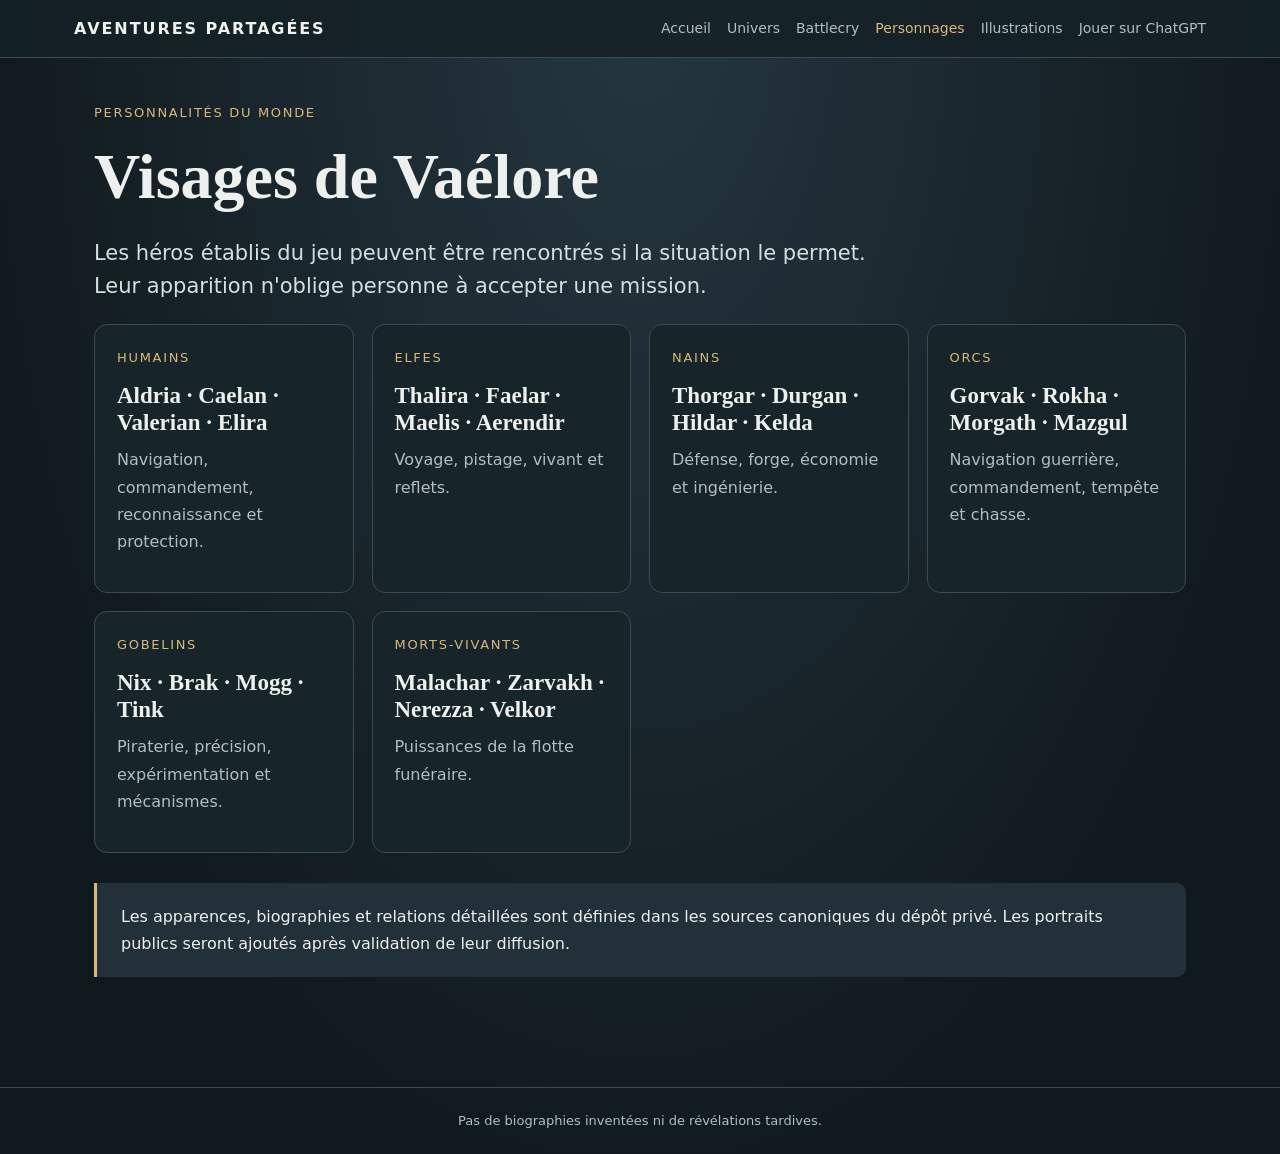
==== heroes.html @ 42dd50c0 "Ajouter portail statique et catalogue d'illustrations publiques" ====
<!doctype html><html lang="fr"><head><meta charset="utf-8"><meta name="viewport" content="width=device-width,initial-scale=1"><title>Personnages — Battlecry</title><link rel="stylesheet" href="assets/css/site.css"></head><body><header><nav><a class="brand" href="./">AVENTURES PARTAGÉES</a><div class="links"><a href="./">Accueil</a><a href="univers.html">Univers</a><a href="lore.html">Battlecry</a><a href="heroes.html" aria-current="page">Personnages</a><a href="gallery.html">Illustrations</a><a href="guide.html">Jouer sur ChatGPT</a></div></nav></header><main><div class="eyebrow">Personnalités du monde</div><h1>Visages de Vaélore</h1><p class="lead">Les héros établis du jeu peuvent être rencontrés si la situation le permet. Leur apparition n'oblige personne à accepter une mission.</p><div class="grid"><article class="card"><div class="tag">Humains</div><h3>Aldria · Caelan · Valerian · Elira</h3><p>Navigation, commandement, reconnaissance et protection.</p></article><article class="card"><div class="tag">Elfes</div><h3>Thalira · Faelar · Maelis · Aerendir</h3><p>Voyage, pistage, vivant et reflets.</p></article><article class="card"><div class="tag">Nains</div><h3>Thorgar · Durgan · Hildar · Kelda</h3><p>Défense, forge, économie et ingénierie.</p></article><article class="card"><div class="tag">Orcs</div><h3>Gorvak · Rokha · Morgath · Mazgul</h3><p>Navigation guerrière, commandement, tempête et chasse.</p></article><article class="card"><div class="tag">Gobelins</div><h3>Nix · Brak · Mogg · Tink</h3><p>Piraterie, précision, expérimentation et mécanismes.</p></article><article class="card"><div class="tag">Morts-vivants</div><h3>Malachar · Zarvakh · Nerezza · Velkor</h3><p>Puissances de la flotte funéraire.</p></article></div><div class="notice">Les apparences, biographies et relations détaillées sont définies dans les sources canoniques du dépôt privé. Les portraits publics seront ajoutés après validation de leur diffusion.</div></main><footer>Pas de biographies inventées ni de révélations tardives.</footer></body></html>
---- assets/css/site.css ----
:root{color-scheme:dark;--bg:#10191d;--paper:#17242a;--paper2:#213039;--text:#edf0ec;--muted:#afc0c3;--accent:#d8b87d;--line:#3c4b50}*{box-sizing:border-box}body{margin:0;background:radial-gradient(ellipse at top,#253640,var(--bg) 680px);color:var(--text);font:16px/1.7 system-ui,-apple-system,Segoe UI,sans-serif}a{color:var(--accent)}header{border-bottom:1px solid var(--line);background:#142126dd}nav{max-width:1180px;margin:auto;padding:15px 24px;display:flex;align-items:center;justify-content:space-between;gap:18px;flex-wrap:wrap}.brand{font-weight:800;letter-spacing:.12em;text-decoration:none;color:var(--text)}.links{display:flex;gap:16px;flex-wrap:wrap;font-size:14px}.links a{text-decoration:none;color:var(--muted)}.links a[aria-current],.links a:hover{color:var(--accent)}main{max-width:1140px;margin:0 auto;padding:44px 24px 80px}h1,h2,h3{font-family:Georgia,serif;font-weight:600;line-height:1.18}h1{font-size:clamp(35px,5vw,65px);margin:15px 0 22px}h2{font-size:clamp(26px,3vw,34px);margin:45px 0 12px}h3{font-size:23px;margin:13px 0 10px}p{margin:8px 0 15px}.eyebrow,.tag,.pill{font-size:13px;text-transform:uppercase;letter-spacing:.13em;color:var(--accent)}.lead{color:#d4dfe0;font-size:clamp(18px,2vw,21px);max-width:810px;line-height:1.6}.muted,.small{color:var(--muted)}.small{font-size:14px}.hero{padding:45px 0 25px}.button{display:inline-block;background:var(--accent);color:#192228;text-decoration:none;font-weight:700;border-radius:7px;padding:10px 18px;margin-right:12px;margin-bottom:12px}.button.outline{color:var(--accent);border:1px solid var(--accent);background:transparent}.grid{display:grid;grid-template-columns:repeat(auto-fit,minmax(250px,1fr));gap:18px;margin:20px 0 28px}.card{border:1px solid var(--line);background:var(--paper);border-radius:13px;padding:22px;min-width:0}.card p{color:var(--muted)}.notice{background:var(--paper2);border-left:3px solid var(--accent);padding:20px 24px;border-radius:0 9px 9px 0;margin:30px 0}.intro{max-width:930px}.toolbar{display:flex;flex-wrap:wrap;gap:12px;margin:18px 0}.toolbar input,.toolbar select{color:var(--text);background:var(--paper);border:1px solid var(--line);border-radius:7px;padding:12px;min-height:43px;flex:1;min-width:150px}.thumb{aspect-ratio:16/9;border-radius:8px;background:linear-gradient(145deg,#233a43,#34424c);display:flex;align-items:center;justify-content:center;text-align:center;color:var(--muted);margin-bottom:18px;overflow:hidden}.thumb img{width:100%;height:100%;object-fit:cover}.flow{display:grid;grid-template-columns:repeat(auto-fit,minmax(270px,1fr));gap:16px;margin-top:28px}.empty{color:var(--muted);padding:24px}footer{text-align:center;color:var(--muted);border-top:1px solid var(--line);padding:22px;font-size:13px}@media(max-width:600px){main{padding:30px 18px 55px}nav{padding:14px 18px}.links{gap:10px;font-size:12px}.card{padding:17px}}
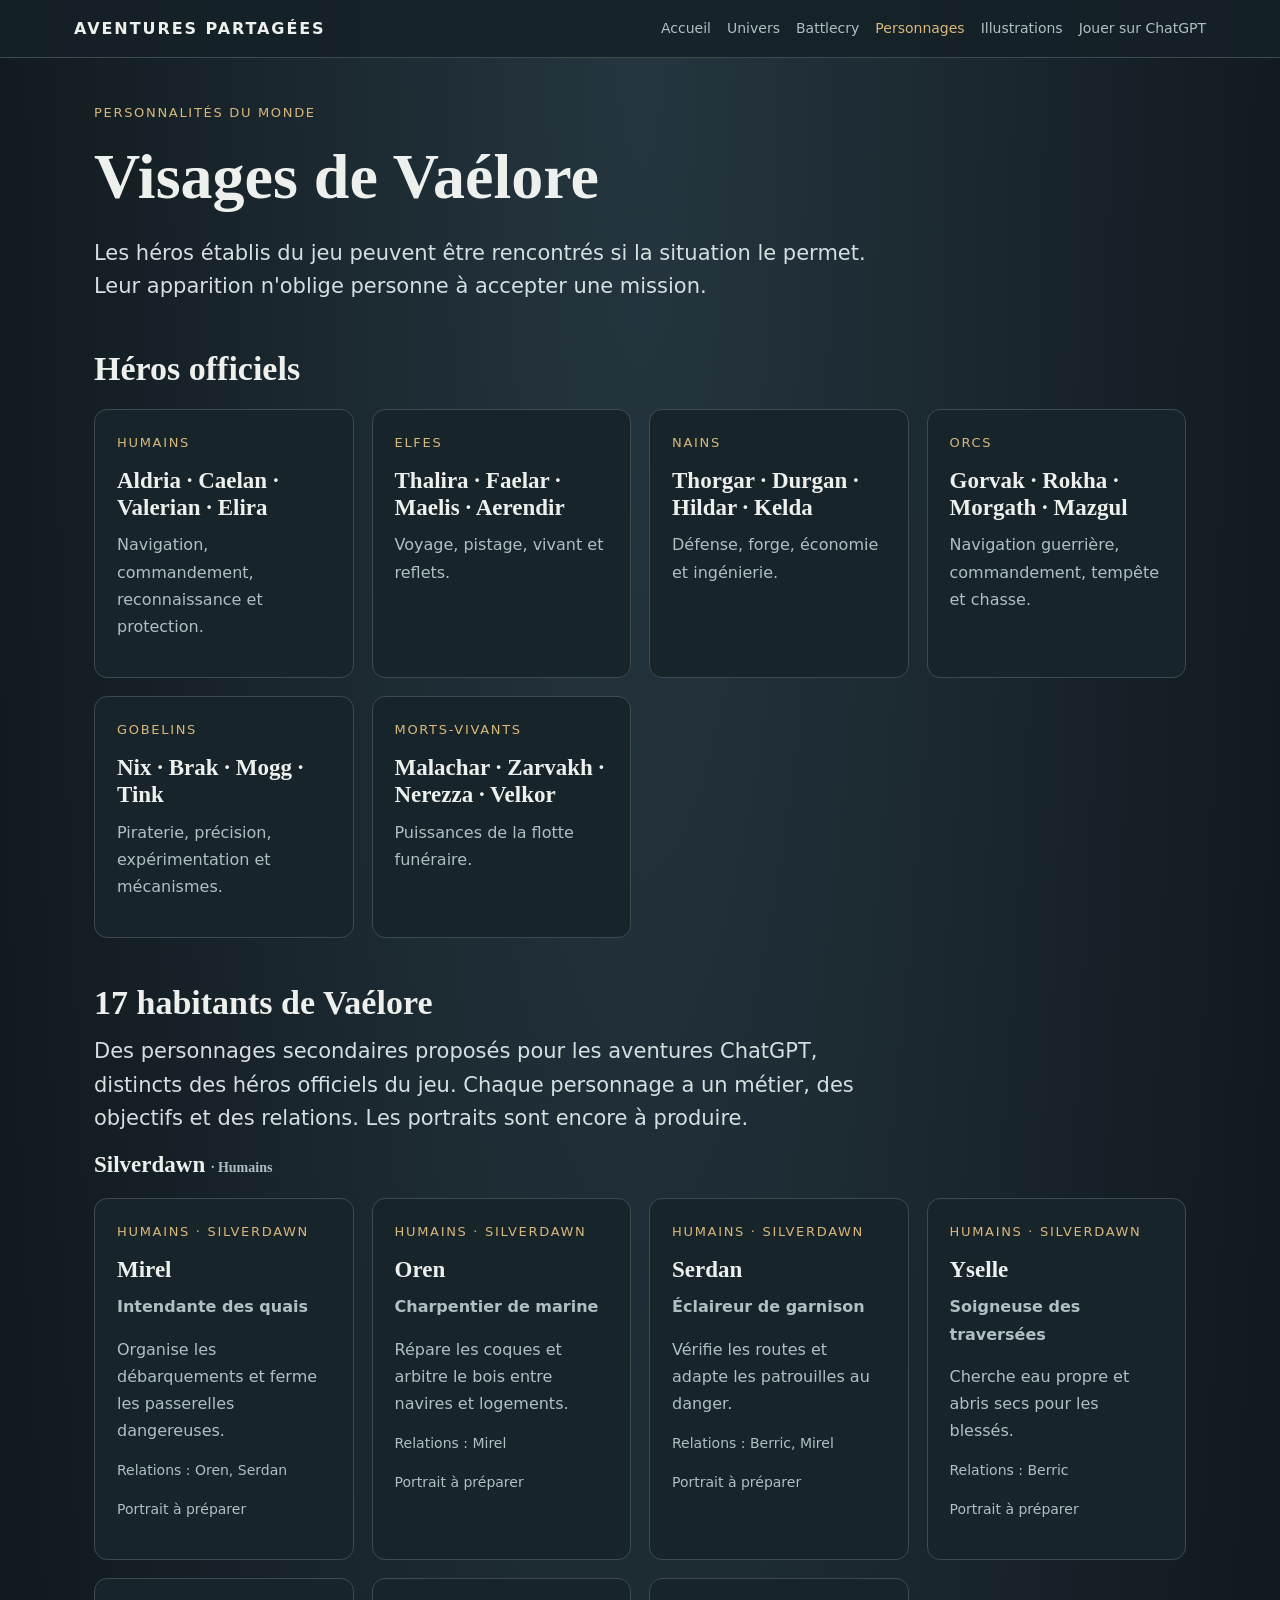
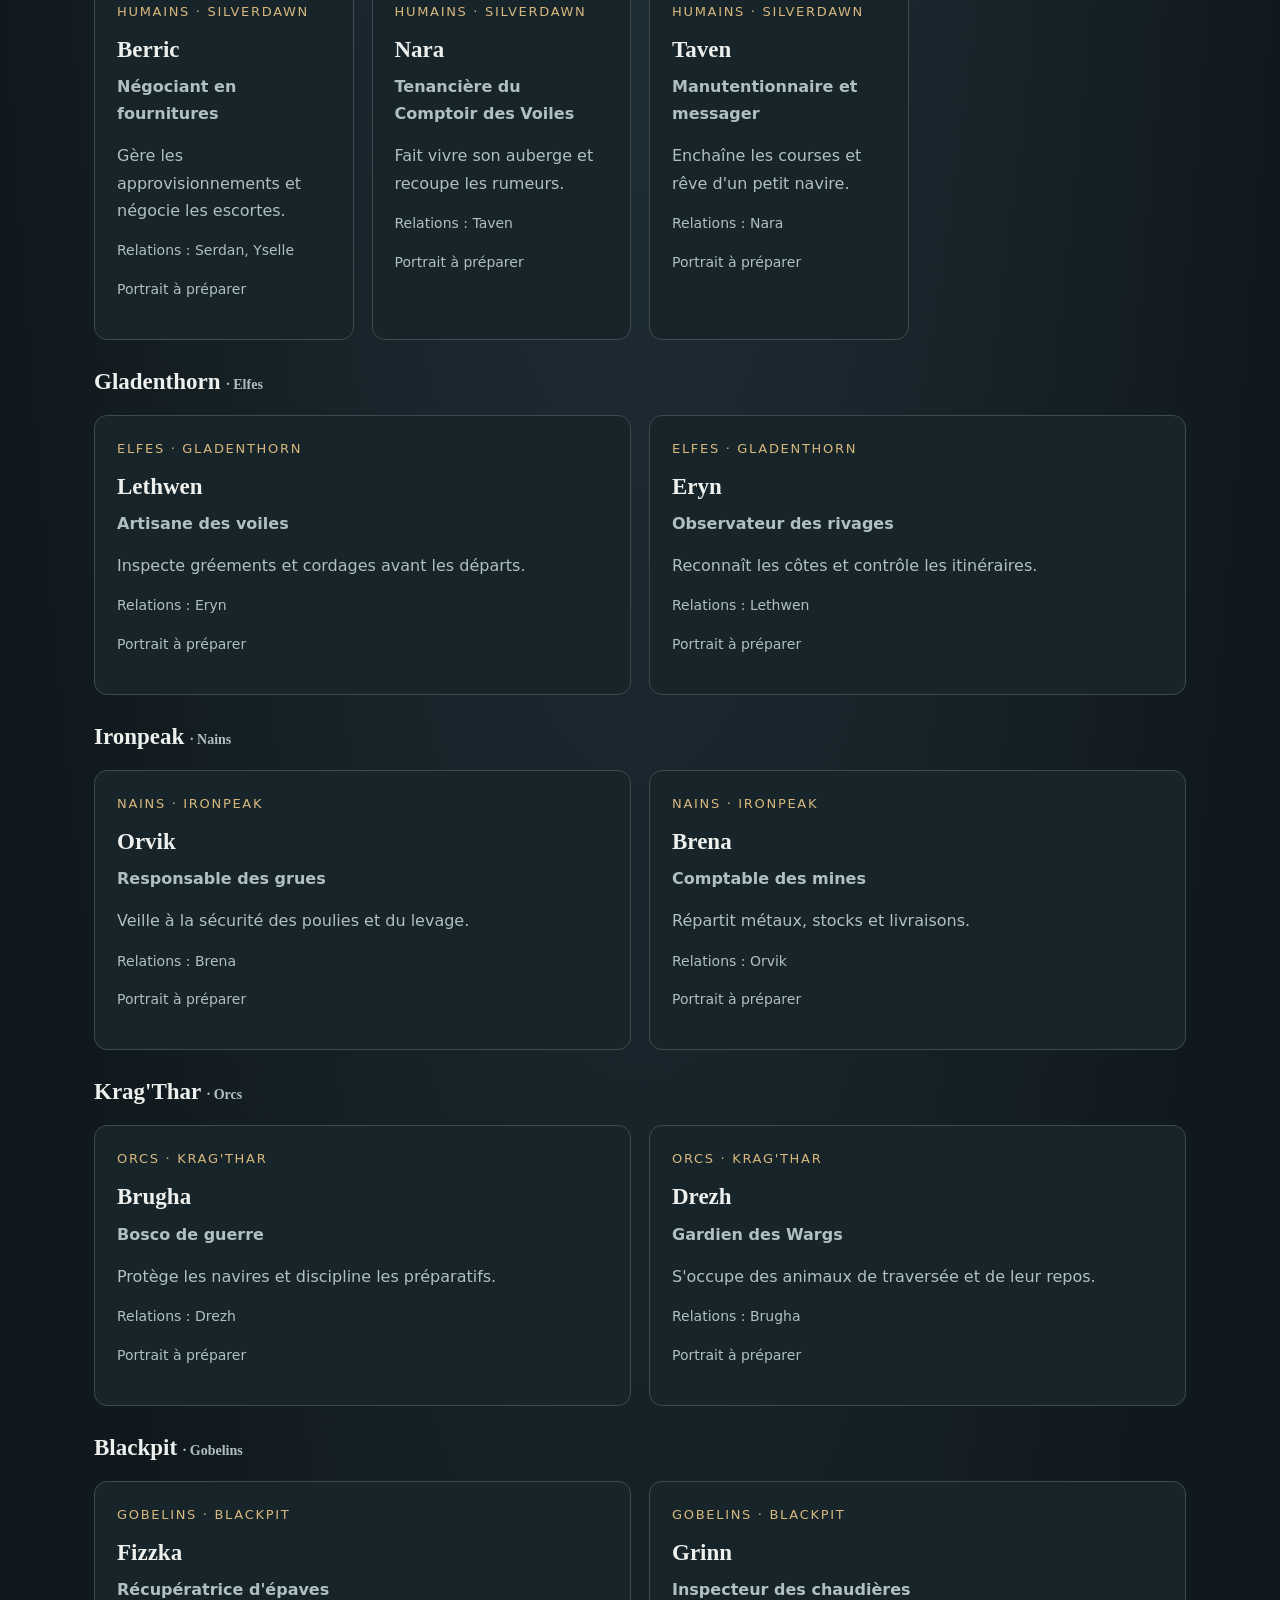
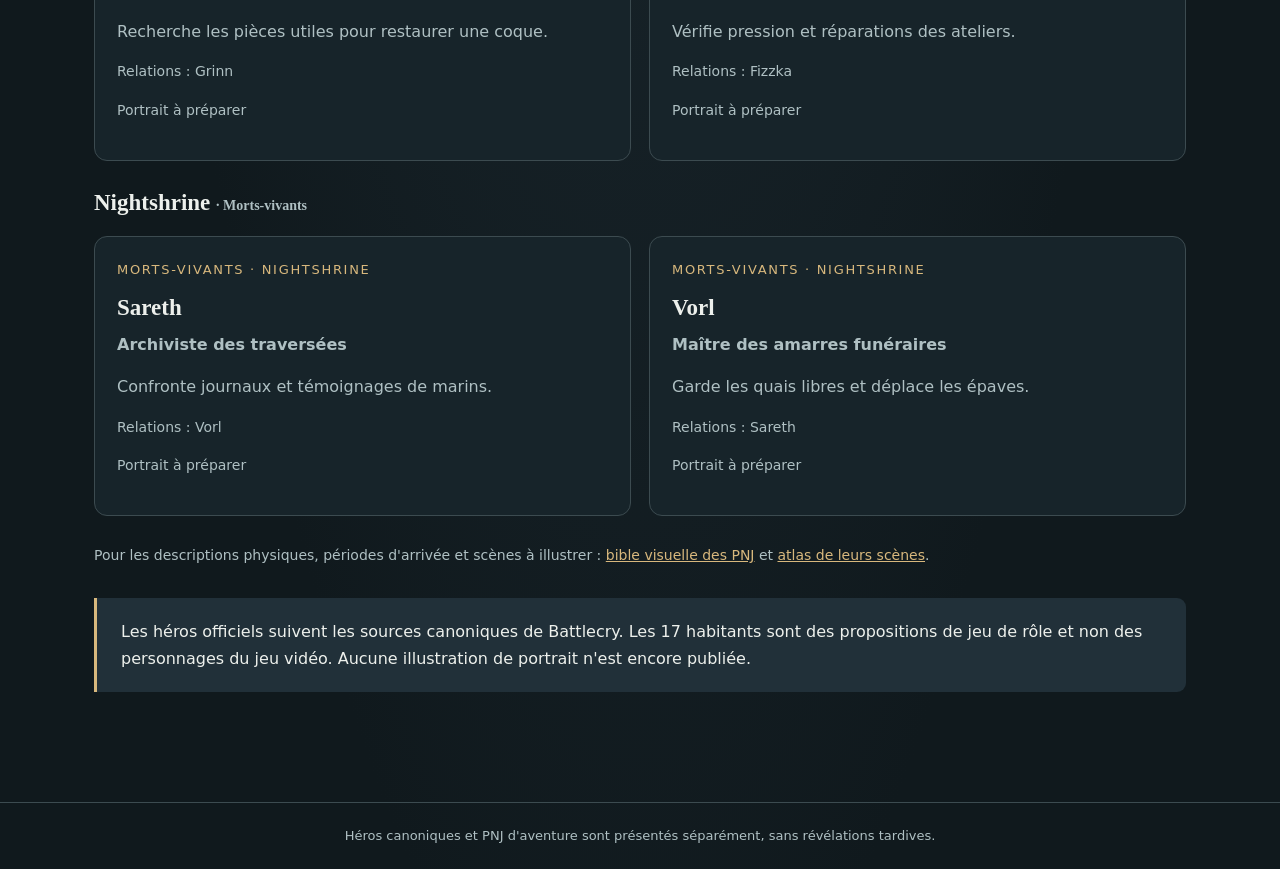
==== commit 66f1aed4: "Afficher les 17 personnages secondaires sur la page Personnages" ====
--- a/heroes.html
+++ b/heroes.html
@@ -1 +1 @@
-<!doctype html><html lang="fr"><head><meta charset="utf-8"><meta name="viewport" content="width=device-width,initial-scale=1"><title>Personnages — Battlecry</title><link rel="stylesheet" href="assets/css/site.css"></head><body><header><nav><a class="brand" href="./">AVENTURES PARTAGÉES</a><div class="links"><a href="./">Accueil</a><a href="univers.html">Univers</a><a href="lore.html">Battlecry</a><a href="heroes.html" aria-current="page">Personnages</a><a href="gallery.html">Illustrations</a><a href="guide.html">Jouer sur ChatGPT</a></div></nav></header><main><div class="eyebrow">Personnalités du monde</div><h1>Visages de Vaélore</h1><p class="lead">Les héros établis du jeu peuvent être rencontrés si la situation le permet. Leur apparition n'oblige personne à accepter une mission.</p><div class="grid"><article class="card"><div class="tag">Humains</div><h3>Aldria · Caelan · Valerian · Elira</h3><p>Navigation, commandement, reconnaissance et protection.</p></article><article class="card"><div class="tag">Elfes</div><h3>Thalira · Faelar · Maelis · Aerendir</h3><p>Voyage, pistage, vivant et reflets.</p></article><article class="card"><div class="tag">Nains</div><h3>Thorgar · Durgan · Hildar · Kelda</h3><p>Défense, forge, économie et ingénierie.</p></article><article class="card"><div class="tag">Orcs</div><h3>Gorvak · Rokha · Morgath · Mazgul</h3><p>Navigation guerrière, commandement, tempête et chasse.</p></article><article class="card"><div class="tag">Gobelins</div><h3>Nix · Brak · Mogg · Tink</h3><p>Piraterie, précision, expérimentation et mécanismes.</p></article><article class="card"><div class="tag">Morts-vivants</div><h3>Malachar · Zarvakh · Nerezza · Velkor</h3><p>Puissances de la flotte funéraire.</p></article></div><div class="notice">Les apparences, biographies et relations détaillées sont définies dans les sources canoniques du dépôt privé. Les portraits publics seront ajoutés après validation de leur diffusion.</div></main><footer>Pas de biographies inventées ni de révélations tardives.</footer></body></html>+<!doctype html><html lang="fr"><head><meta charset="utf-8"><meta name="viewport" content="width=device-width,initial-scale=1"><title>Personnages — Battlecry</title><link rel="stylesheet" href="assets/css/site.css"></head><body><header><nav><a class="brand" href="./">AVENTURES PARTAGÉES</a><div class="links"><a href="./">Accueil</a><a href="univers.html">Univers</a><a href="lore.html">Battlecry</a><a href="heroes.html" aria-current="page">Personnages</a><a href="gallery.html">Illustrations</a><a href="guide.html">Jouer sur ChatGPT</a></div></nav></header><main><div class="eyebrow">Personnalités du monde</div><h1>Visages de Vaélore</h1><p class="lead">Les héros établis du jeu peuvent être rencontrés si la situation le permet. Leur apparition n'oblige personne à accepter une mission.</p><h2 id="heros">Héros officiels</h2><div class="grid"><article class="card"><div class="tag">Humains</div><h3>Aldria · Caelan · Valerian · Elira</h3><p>Navigation, commandement, reconnaissance et protection.</p></article><article class="card"><div class="tag">Elfes</div><h3>Thalira · Faelar · Maelis · Aerendir</h3><p>Voyage, pistage, vivant et reflets.</p></article><article class="card"><div class="tag">Nains</div><h3>Thorgar · Durgan · Hildar · Kelda</h3><p>Défense, forge, économie et ingénierie.</p></article><article class="card"><div class="tag">Orcs</div><h3>Gorvak · Rokha · Morgath · Mazgul</h3><p>Navigation guerrière, commandement, tempête et chasse.</p></article><article class="card"><div class="tag">Gobelins</div><h3>Nix · Brak · Mogg · Tink</h3><p>Piraterie, précision, expérimentation et mécanismes.</p></article><article class="card"><div class="tag">Morts-vivants</div><h3>Malachar · Zarvakh · Nerezza · Velkor</h3><p>Puissances de la flotte funéraire.</p></article></div><section id="habitants"><h2>17 habitants de Vaélore</h2><p class="lead">Des personnages secondaires proposés pour les aventures ChatGPT, distincts des héros officiels du jeu. Chaque personnage a un métier, des objectifs et des relations. Les portraits sont encore à produire.</p><section id="silverdawn" aria-label="Silverdawn"><h3>Silverdawn <span class="small">· Humains</span></h3><div class="grid"><article class="card" id="pnj-mirel"><div class="tag">Humains · Silverdawn</div><h3>Mirel</h3><p><strong>Intendante des quais</strong></p><p>Organise les débarquements et ferme les passerelles dangereuses.</p><p class="small">Relations : Oren, Serdan</p><p class="small">Portrait à préparer</p></article><article class="card" id="pnj-oren"><div class="tag">Humains · Silverdawn</div><h3>Oren</h3><p><strong>Charpentier de marine</strong></p><p>Répare les coques et arbitre le bois entre navires et logements.</p><p class="small">Relations : Mirel</p><p class="small">Portrait à préparer</p></article><article class="card" id="pnj-serdan"><div class="tag">Humains · Silverdawn</div><h3>Serdan</h3><p><strong>Éclaireur de garnison</strong></p><p>Vérifie les routes et adapte les patrouilles au danger.</p><p class="small">Relations : Berric, Mirel</p><p class="small">Portrait à préparer</p></article><article class="card" id="pnj-yselle"><div class="tag">Humains · Silverdawn</div><h3>Yselle</h3><p><strong>Soigneuse des traversées</strong></p><p>Cherche eau propre et abris secs pour les blessés.</p><p class="small">Relations : Berric</p><p class="small">Portrait à préparer</p></article><article class="card" id="pnj-berric"><div class="tag">Humains · Silverdawn</div><h3>Berric</h3><p><strong>Négociant en fournitures</strong></p><p>Gère les approvisionnements et négocie les escortes.</p><p class="small">Relations : Serdan, Yselle</p><p class="small">Portrait à préparer</p></article><article class="card" id="pnj-nara"><div class="tag">Humains · Silverdawn</div><h3>Nara</h3><p><strong>Tenancière du Comptoir des Voiles</strong></p><p>Fait vivre son auberge et recoupe les rumeurs.</p><p class="small">Relations : Taven</p><p class="small">Portrait à préparer</p></article><article class="card" id="pnj-taven"><div class="tag">Humains · Silverdawn</div><h3>Taven</h3><p><strong>Manutentionnaire et messager</strong></p><p>Enchaîne les courses et rêve d'un petit navire.</p><p class="small">Relations : Nara</p><p class="small">Portrait à préparer</p></article></div></section><section id="gladenthorn" aria-label="Gladenthorn"><h3>Gladenthorn <span class="small">· Elfes</span></h3><div class="grid"><article class="card" id="pnj-lethwen"><div class="tag">Elfes · Gladenthorn</div><h3>Lethwen</h3><p><strong>Artisane des voiles</strong></p><p>Inspecte gréements et cordages avant les départs.</p><p class="small">Relations : Eryn</p><p class="small">Portrait à préparer</p></article><article class="card" id="pnj-eryn"><div class="tag">Elfes · Gladenthorn</div><h3>Eryn</h3><p><strong>Observateur des rivages</strong></p><p>Reconnaît les côtes et contrôle les itinéraires.</p><p class="small">Relations : Lethwen</p><p class="small">Portrait à préparer</p></article></div></section><section id="ironpeak" aria-label="Ironpeak"><h3>Ironpeak <span class="small">· Nains</span></h3><div class="grid"><article class="card" id="pnj-orvik"><div class="tag">Nains · Ironpeak</div><h3>Orvik</h3><p><strong>Responsable des grues</strong></p><p>Veille à la sécurité des poulies et du levage.</p><p class="small">Relations : Brena</p><p class="small">Portrait à préparer</p></article><article class="card" id="pnj-brena"><div class="tag">Nains · Ironpeak</div><h3>Brena</h3><p><strong>Comptable des mines</strong></p><p>Répartit métaux, stocks et livraisons.</p><p class="small">Relations : Orvik</p><p class="small">Portrait à préparer</p></article></div></section><section id="krag-thar" aria-label="Krag'Thar"><h3>Krag'Thar <span class="small">· Orcs</span></h3><div class="grid"><article class="card" id="pnj-brugha"><div class="tag">Orcs · Krag'Thar</div><h3>Brugha</h3><p><strong>Bosco de guerre</strong></p><p>Protège les navires et discipline les préparatifs.</p><p class="small">Relations : Drezh</p><p class="small">Portrait à préparer</p></article><article class="card" id="pnj-drezh"><div class="tag">Orcs · Krag'Thar</div><h3>Drezh</h3><p><strong>Gardien des Wargs</strong></p><p>S'occupe des animaux de traversée et de leur repos.</p><p class="small">Relations : Brugha</p><p class="small">Portrait à préparer</p></article></div></section><section id="blackpit" aria-label="Blackpit"><h3>Blackpit <span class="small">· Gobelins</span></h3><div class="grid"><article class="card" id="pnj-fizzka"><div class="tag">Gobelins · Blackpit</div><h3>Fizzka</h3><p><strong>Récupératrice d'épaves</strong></p><p>Recherche les pièces utiles pour restaurer une coque.</p><p class="small">Relations : Grinn</p><p class="small">Portrait à préparer</p></article><article class="card" id="pnj-grinn"><div class="tag">Gobelins · Blackpit</div><h3>Grinn</h3><p><strong>Inspecteur des chaudières</strong></p><p>Vérifie pression et réparations des ateliers.</p><p class="small">Relations : Fizzka</p><p class="small">Portrait à préparer</p></article></div></section><section id="nightshrine" aria-label="Nightshrine"><h3>Nightshrine <span class="small">· Morts-vivants</span></h3><div class="grid"><article class="card" id="pnj-sareth"><div class="tag">Morts-vivants · Nightshrine</div><h3>Sareth</h3><p><strong>Archiviste des traversées</strong></p><p>Confronte journaux et témoignages de marins.</p><p class="small">Relations : Vorl</p><p class="small">Portrait à préparer</p></article><article class="card" id="pnj-vorl"><div class="tag">Morts-vivants · Nightshrine</div><h3>Vorl</h3><p><strong>Maître des amarres funéraires</strong></p><p>Garde les quais libres et déplace les épaves.</p><p class="small">Relations : Sareth</p><p class="small">Portrait à préparer</p></article></div></section><p class="small">Pour les descriptions physiques, périodes d'arrivée et scènes à illustrer : <a href="https://github.com/nathanmon/aventures-partagees/blob/main/chatgpt/monde/BIBLE_VISUELLE_PNJ.md">bible visuelle des PNJ</a> et <a href="https://github.com/nathanmon/aventures-partagees/blob/main/chatgpt/monde/ATLAS_SCENES_PNJ.md">atlas de leurs scènes</a>.</p></section><div class="notice">Les héros officiels suivent les sources canoniques de Battlecry. Les 17 habitants sont des propositions de jeu de rôle et non des personnages du jeu vidéo. Aucune illustration de portrait n'est encore publiée.</div></main><footer>Héros canoniques et PNJ d'aventure sont présentés séparément, sans révélations tardives.</footer></body></html>
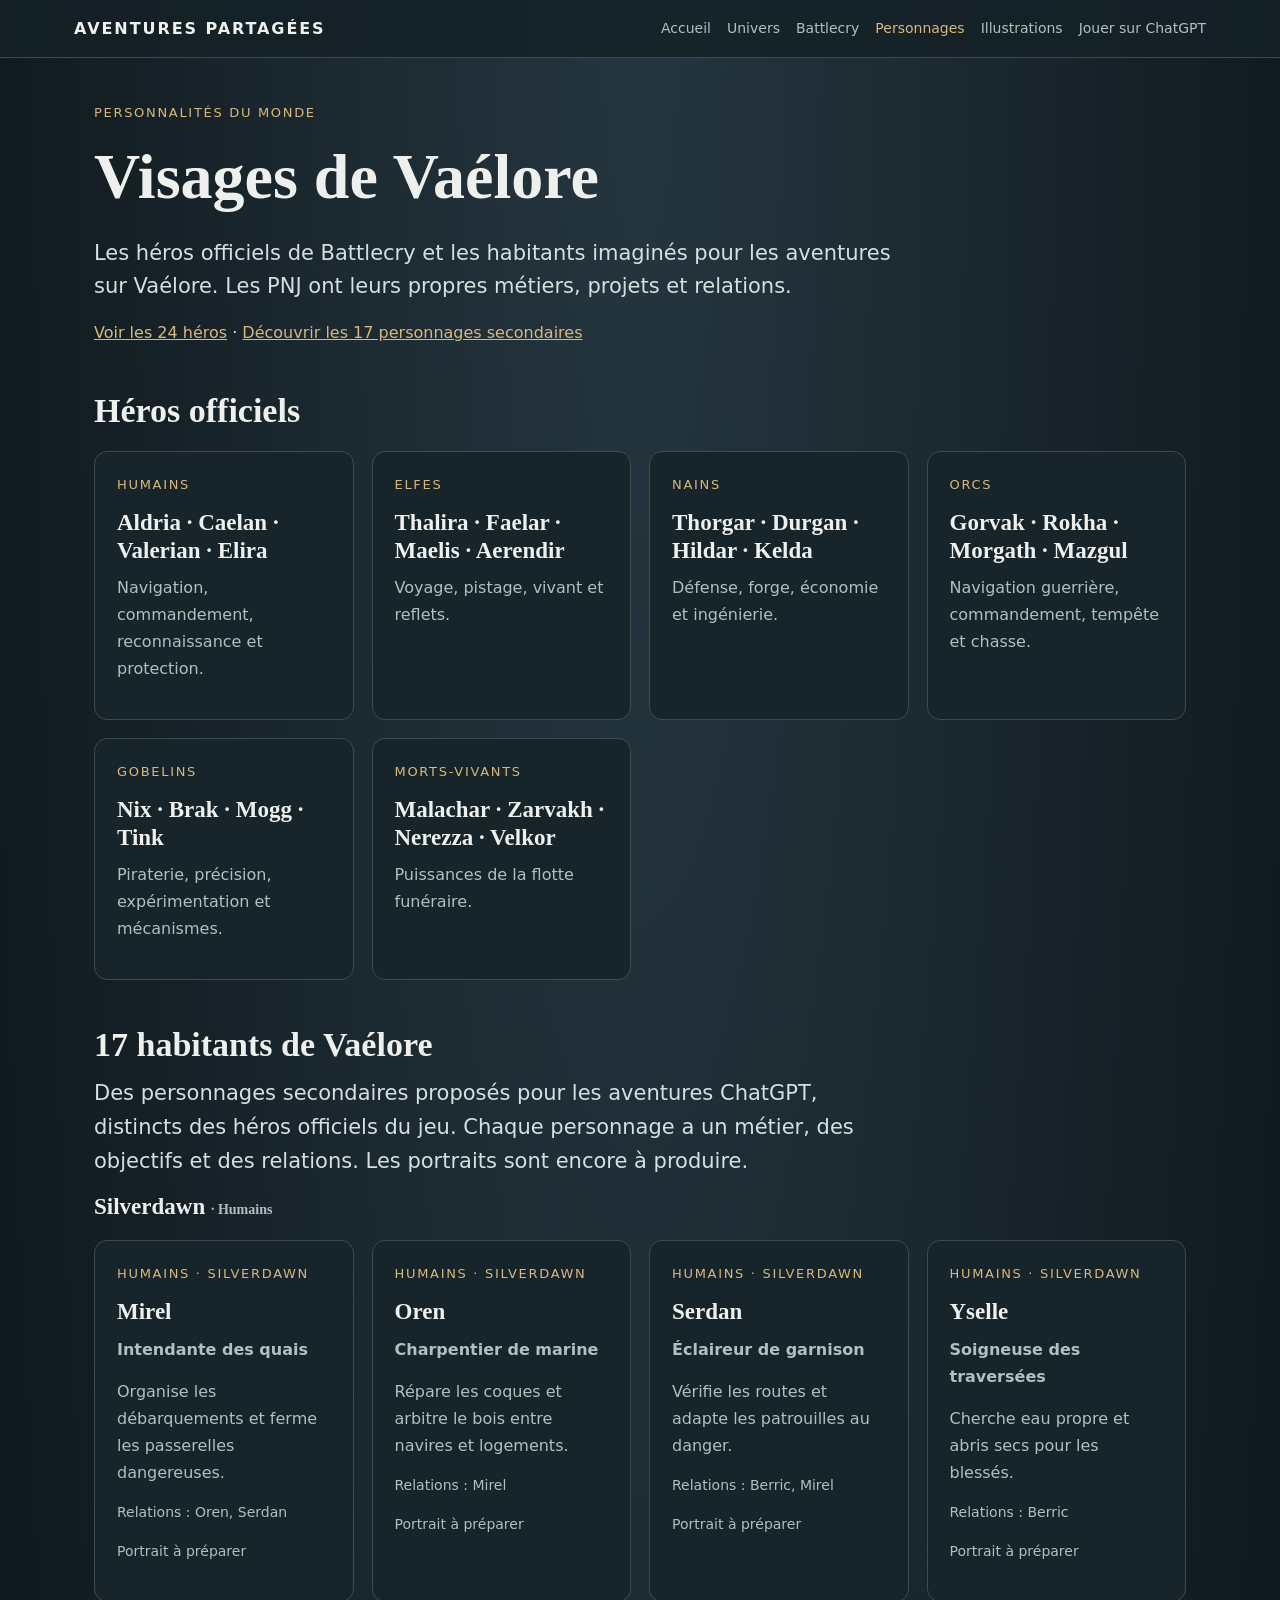
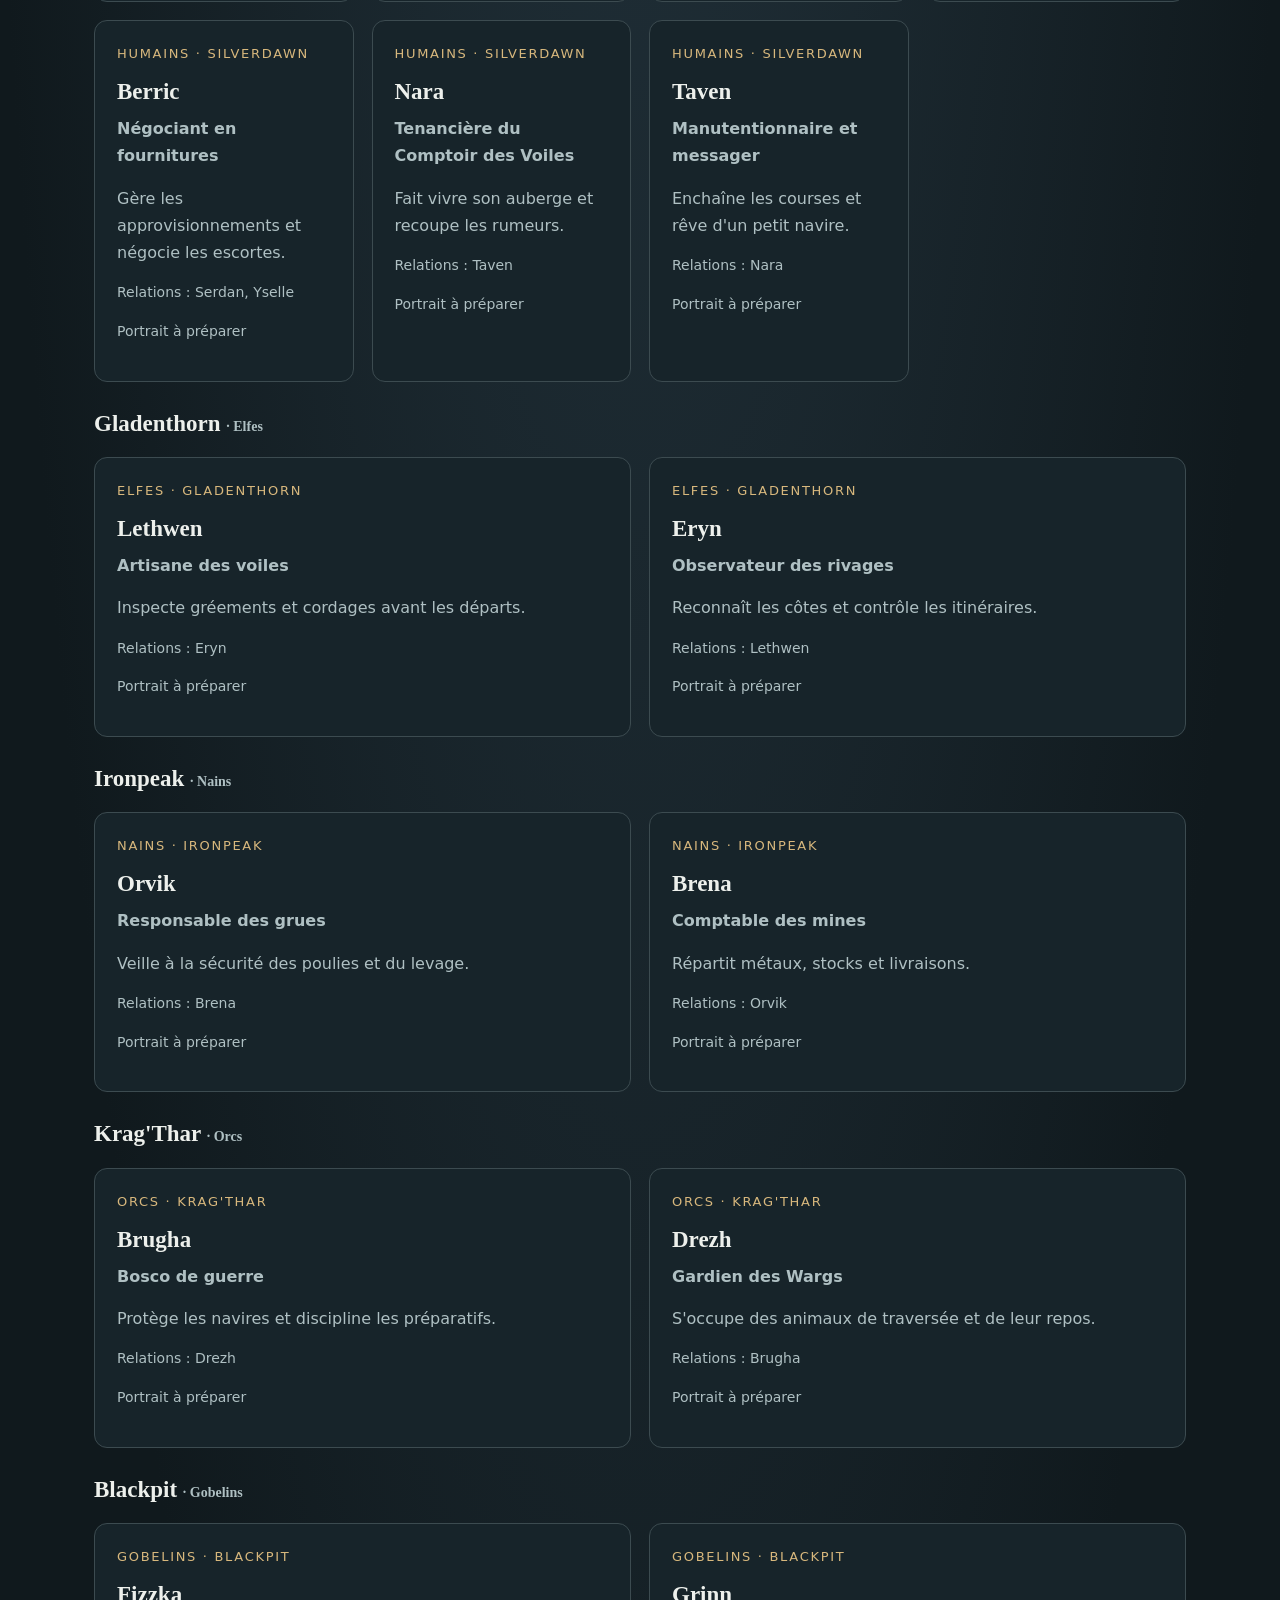
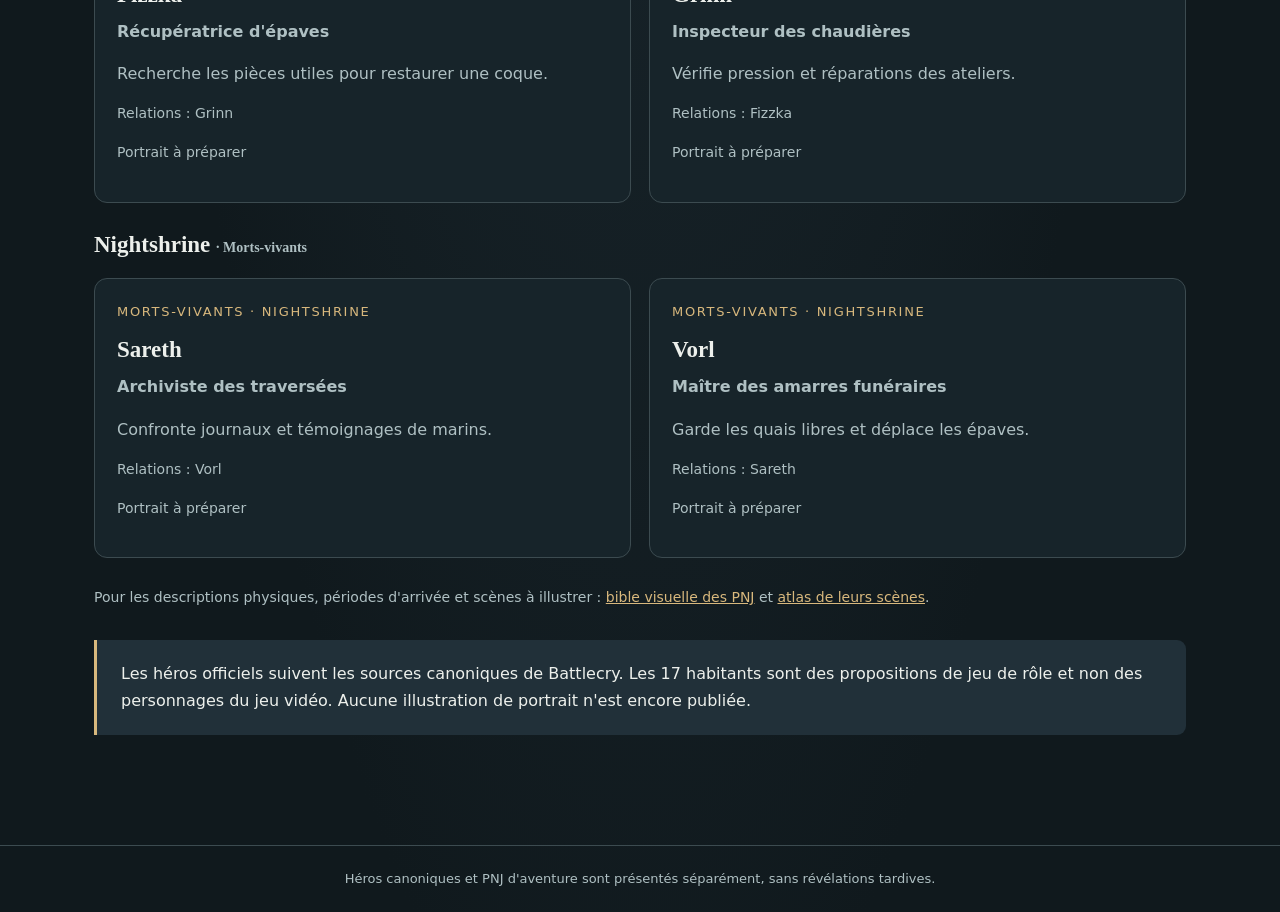
==== commit 976a1d43: "Faciliter l'accès à la liste des habitants depuis le haut de page" ====
--- a/heroes.html
+++ b/heroes.html
@@ -1 +1 @@
-<!doctype html><html lang="fr"><head><meta charset="utf-8"><meta name="viewport" content="width=device-width,initial-scale=1"><title>Personnages — Battlecry</title><link rel="stylesheet" href="assets/css/site.css"></head><body><header><nav><a class="brand" href="./">AVENTURES PARTAGÉES</a><div class="links"><a href="./">Accueil</a><a href="univers.html">Univers</a><a href="lore.html">Battlecry</a><a href="heroes.html" aria-current="page">Personnages</a><a href="gallery.html">Illustrations</a><a href="guide.html">Jouer sur ChatGPT</a></div></nav></header><main><div class="eyebrow">Personnalités du monde</div><h1>Visages de Vaélore</h1><p class="lead">Les héros établis du jeu peuvent être rencontrés si la situation le permet. Leur apparition n'oblige personne à accepter une mission.</p><h2 id="heros">Héros officiels</h2><div class="grid"><article class="card"><div class="tag">Humains</div><h3>Aldria · Caelan · Valerian · Elira</h3><p>Navigation, commandement, reconnaissance et protection.</p></article><article class="card"><div class="tag">Elfes</div><h3>Thalira · Faelar · Maelis · Aerendir</h3><p>Voyage, pistage, vivant et reflets.</p></article><article class="card"><div class="tag">Nains</div><h3>Thorgar · Durgan · Hildar · Kelda</h3><p>Défense, forge, économie et ingénierie.</p></article><article class="card"><div class="tag">Orcs</div><h3>Gorvak · Rokha · Morgath · Mazgul</h3><p>Navigation guerrière, commandement, tempête et chasse.</p></article><article class="card"><div class="tag">Gobelins</div><h3>Nix · Brak · Mogg · Tink</h3><p>Piraterie, précision, expérimentation et mécanismes.</p></article><article class="card"><div class="tag">Morts-vivants</div><h3>Malachar · Zarvakh · Nerezza · Velkor</h3><p>Puissances de la flotte funéraire.</p></article></div><section id="habitants"><h2>17 habitants de Vaélore</h2><p class="lead">Des personnages secondaires proposés pour les aventures ChatGPT, distincts des héros officiels du jeu. Chaque personnage a un métier, des objectifs et des relations. Les portraits sont encore à produire.</p><section id="silverdawn" aria-label="Silverdawn"><h3>Silverdawn <span class="small">· Humains</span></h3><div class="grid"><article class="card" id="pnj-mirel"><div class="tag">Humains · Silverdawn</div><h3>Mirel</h3><p><strong>Intendante des quais</strong></p><p>Organise les débarquements et ferme les passerelles dangereuses.</p><p class="small">Relations : Oren, Serdan</p><p class="small">Portrait à préparer</p></article><article class="card" id="pnj-oren"><div class="tag">Humains · Silverdawn</div><h3>Oren</h3><p><strong>Charpentier de marine</strong></p><p>Répare les coques et arbitre le bois entre navires et logements.</p><p class="small">Relations : Mirel</p><p class="small">Portrait à préparer</p></article><article class="card" id="pnj-serdan"><div class="tag">Humains · Silverdawn</div><h3>Serdan</h3><p><strong>Éclaireur de garnison</strong></p><p>Vérifie les routes et adapte les patrouilles au danger.</p><p class="small">Relations : Berric, Mirel</p><p class="small">Portrait à préparer</p></article><article class="card" id="pnj-yselle"><div class="tag">Humains · Silverdawn</div><h3>Yselle</h3><p><strong>Soigneuse des traversées</strong></p><p>Cherche eau propre et abris secs pour les blessés.</p><p class="small">Relations : Berric</p><p class="small">Portrait à préparer</p></article><article class="card" id="pnj-berric"><div class="tag">Humains · Silverdawn</div><h3>Berric</h3><p><strong>Négociant en fournitures</strong></p><p>Gère les approvisionnements et négocie les escortes.</p><p class="small">Relations : Serdan, Yselle</p><p class="small">Portrait à préparer</p></article><article class="card" id="pnj-nara"><div class="tag">Humains · Silverdawn</div><h3>Nara</h3><p><strong>Tenancière du Comptoir des Voiles</strong></p><p>Fait vivre son auberge et recoupe les rumeurs.</p><p class="small">Relations : Taven</p><p class="small">Portrait à préparer</p></article><article class="card" id="pnj-taven"><div class="tag">Humains · Silverdawn</div><h3>Taven</h3><p><strong>Manutentionnaire et messager</strong></p><p>Enchaîne les courses et rêve d'un petit navire.</p><p class="small">Relations : Nara</p><p class="small">Portrait à préparer</p></article></div></section><section id="gladenthorn" aria-label="Gladenthorn"><h3>Gladenthorn <span class="small">· Elfes</span></h3><div class="grid"><article class="card" id="pnj-lethwen"><div class="tag">Elfes · Gladenthorn</div><h3>Lethwen</h3><p><strong>Artisane des voiles</strong></p><p>Inspecte gréements et cordages avant les départs.</p><p class="small">Relations : Eryn</p><p class="small">Portrait à préparer</p></article><article class="card" id="pnj-eryn"><div class="tag">Elfes · Gladenthorn</div><h3>Eryn</h3><p><strong>Observateur des rivages</strong></p><p>Reconnaît les côtes et contrôle les itinéraires.</p><p class="small">Relations : Lethwen</p><p class="small">Portrait à préparer</p></article></div></section><section id="ironpeak" aria-label="Ironpeak"><h3>Ironpeak <span class="small">· Nains</span></h3><div class="grid"><article class="card" id="pnj-orvik"><div class="tag">Nains · Ironpeak</div><h3>Orvik</h3><p><strong>Responsable des grues</strong></p><p>Veille à la sécurité des poulies et du levage.</p><p class="small">Relations : Brena</p><p class="small">Portrait à préparer</p></article><article class="card" id="pnj-brena"><div class="tag">Nains · Ironpeak</div><h3>Brena</h3><p><strong>Comptable des mines</strong></p><p>Répartit métaux, stocks et livraisons.</p><p class="small">Relations : Orvik</p><p class="small">Portrait à préparer</p></article></div></section><section id="krag-thar" aria-label="Krag'Thar"><h3>Krag'Thar <span class="small">· Orcs</span></h3><div class="grid"><article class="card" id="pnj-brugha"><div class="tag">Orcs · Krag'Thar</div><h3>Brugha</h3><p><strong>Bosco de guerre</strong></p><p>Protège les navires et discipline les préparatifs.</p><p class="small">Relations : Drezh</p><p class="small">Portrait à préparer</p></article><article class="card" id="pnj-drezh"><div class="tag">Orcs · Krag'Thar</div><h3>Drezh</h3><p><strong>Gardien des Wargs</strong></p><p>S'occupe des animaux de traversée et de leur repos.</p><p class="small">Relations : Brugha</p><p class="small">Portrait à préparer</p></article></div></section><section id="blackpit" aria-label="Blackpit"><h3>Blackpit <span class="small">· Gobelins</span></h3><div class="grid"><article class="card" id="pnj-fizzka"><div class="tag">Gobelins · Blackpit</div><h3>Fizzka</h3><p><strong>Récupératrice d'épaves</strong></p><p>Recherche les pièces utiles pour restaurer une coque.</p><p class="small">Relations : Grinn</p><p class="small">Portrait à préparer</p></article><article class="card" id="pnj-grinn"><div class="tag">Gobelins · Blackpit</div><h3>Grinn</h3><p><strong>Inspecteur des chaudières</strong></p><p>Vérifie pression et réparations des ateliers.</p><p class="small">Relations : Fizzka</p><p class="small">Portrait à préparer</p></article></div></section><section id="nightshrine" aria-label="Nightshrine"><h3>Nightshrine <span class="small">· Morts-vivants</span></h3><div class="grid"><article class="card" id="pnj-sareth"><div class="tag">Morts-vivants · Nightshrine</div><h3>Sareth</h3><p><strong>Archiviste des traversées</strong></p><p>Confronte journaux et témoignages de marins.</p><p class="small">Relations : Vorl</p><p class="small">Portrait à préparer</p></article><article class="card" id="pnj-vorl"><div class="tag">Morts-vivants · Nightshrine</div><h3>Vorl</h3><p><strong>Maître des amarres funéraires</strong></p><p>Garde les quais libres et déplace les épaves.</p><p class="small">Relations : Sareth</p><p class="small">Portrait à préparer</p></article></div></section><p class="small">Pour les descriptions physiques, périodes d'arrivée et scènes à illustrer : <a href="https://github.com/nathanmon/aventures-partagees/blob/main/chatgpt/monde/BIBLE_VISUELLE_PNJ.md">bible visuelle des PNJ</a> et <a href="https://github.com/nathanmon/aventures-partagees/blob/main/chatgpt/monde/ATLAS_SCENES_PNJ.md">atlas de leurs scènes</a>.</p></section><div class="notice">Les héros officiels suivent les sources canoniques de Battlecry. Les 17 habitants sont des propositions de jeu de rôle et non des personnages du jeu vidéo. Aucune illustration de portrait n'est encore publiée.</div></main><footer>Héros canoniques et PNJ d'aventure sont présentés séparément, sans révélations tardives.</footer></body></html>+<!doctype html><html lang="fr"><head><meta charset="utf-8"><meta name="viewport" content="width=device-width,initial-scale=1"><title>Personnages — Battlecry</title><link rel="stylesheet" href="assets/css/site.css"></head><body><header><nav><a class="brand" href="./">AVENTURES PARTAGÉES</a><div class="links"><a href="./">Accueil</a><a href="univers.html">Univers</a><a href="lore.html">Battlecry</a><a href="heroes.html" aria-current="page">Personnages</a><a href="gallery.html">Illustrations</a><a href="guide.html">Jouer sur ChatGPT</a></div></nav></header><main><div class="eyebrow">Personnalités du monde</div><h1>Visages de Vaélore</h1><p class="lead">Les héros officiels de Battlecry et les habitants imaginés pour les aventures sur Vaélore. Les PNJ ont leurs propres métiers, projets et relations.</p><p><a href="#heros">Voir les 24 héros</a> · <a href="#habitants">Découvrir les 17 personnages secondaires</a></p><h2 id="heros">Héros officiels</h2><div class="grid"><article class="card"><div class="tag">Humains</div><h3>Aldria · Caelan · Valerian · Elira</h3><p>Navigation, commandement, reconnaissance et protection.</p></article><article class="card"><div class="tag">Elfes</div><h3>Thalira · Faelar · Maelis · Aerendir</h3><p>Voyage, pistage, vivant et reflets.</p></article><article class="card"><div class="tag">Nains</div><h3>Thorgar · Durgan · Hildar · Kelda</h3><p>Défense, forge, économie et ingénierie.</p></article><article class="card"><div class="tag">Orcs</div><h3>Gorvak · Rokha · Morgath · Mazgul</h3><p>Navigation guerrière, commandement, tempête et chasse.</p></article><article class="card"><div class="tag">Gobelins</div><h3>Nix · Brak · Mogg · Tink</h3><p>Piraterie, précision, expérimentation et mécanismes.</p></article><article class="card"><div class="tag">Morts-vivants</div><h3>Malachar · Zarvakh · Nerezza · Velkor</h3><p>Puissances de la flotte funéraire.</p></article></div><section id="habitants"><h2>17 habitants de Vaélore</h2><p class="lead">Des personnages secondaires proposés pour les aventures ChatGPT, distincts des héros officiels du jeu. Chaque personnage a un métier, des objectifs et des relations. Les portraits sont encore à produire.</p><section id="silverdawn" aria-label="Silverdawn"><h3>Silverdawn <span class="small">· Humains</span></h3><div class="grid"><article class="card" id="pnj-mirel"><div class="tag">Humains · Silverdawn</div><h3>Mirel</h3><p><strong>Intendante des quais</strong></p><p>Organise les débarquements et ferme les passerelles dangereuses.</p><p class="small">Relations : Oren, Serdan</p><p class="small">Portrait à préparer</p></article><article class="card" id="pnj-oren"><div class="tag">Humains · Silverdawn</div><h3>Oren</h3><p><strong>Charpentier de marine</strong></p><p>Répare les coques et arbitre le bois entre navires et logements.</p><p class="small">Relations : Mirel</p><p class="small">Portrait à préparer</p></article><article class="card" id="pnj-serdan"><div class="tag">Humains · Silverdawn</div><h3>Serdan</h3><p><strong>Éclaireur de garnison</strong></p><p>Vérifie les routes et adapte les patrouilles au danger.</p><p class="small">Relations : Berric, Mirel</p><p class="small">Portrait à préparer</p></article><article class="card" id="pnj-yselle"><div class="tag">Humains · Silverdawn</div><h3>Yselle</h3><p><strong>Soigneuse des traversées</strong></p><p>Cherche eau propre et abris secs pour les blessés.</p><p class="small">Relations : Berric</p><p class="small">Portrait à préparer</p></article><article class="card" id="pnj-berric"><div class="tag">Humains · Silverdawn</div><h3>Berric</h3><p><strong>Négociant en fournitures</strong></p><p>Gère les approvisionnements et négocie les escortes.</p><p class="small">Relations : Serdan, Yselle</p><p class="small">Portrait à préparer</p></article><article class="card" id="pnj-nara"><div class="tag">Humains · Silverdawn</div><h3>Nara</h3><p><strong>Tenancière du Comptoir des Voiles</strong></p><p>Fait vivre son auberge et recoupe les rumeurs.</p><p class="small">Relations : Taven</p><p class="small">Portrait à préparer</p></article><article class="card" id="pnj-taven"><div class="tag">Humains · Silverdawn</div><h3>Taven</h3><p><strong>Manutentionnaire et messager</strong></p><p>Enchaîne les courses et rêve d'un petit navire.</p><p class="small">Relations : Nara</p><p class="small">Portrait à préparer</p></article></div></section><section id="gladenthorn" aria-label="Gladenthorn"><h3>Gladenthorn <span class="small">· Elfes</span></h3><div class="grid"><article class="card" id="pnj-lethwen"><div class="tag">Elfes · Gladenthorn</div><h3>Lethwen</h3><p><strong>Artisane des voiles</strong></p><p>Inspecte gréements et cordages avant les départs.</p><p class="small">Relations : Eryn</p><p class="small">Portrait à préparer</p></article><article class="card" id="pnj-eryn"><div class="tag">Elfes · Gladenthorn</div><h3>Eryn</h3><p><strong>Observateur des rivages</strong></p><p>Reconnaît les côtes et contrôle les itinéraires.</p><p class="small">Relations : Lethwen</p><p class="small">Portrait à préparer</p></article></div></section><section id="ironpeak" aria-label="Ironpeak"><h3>Ironpeak <span class="small">· Nains</span></h3><div class="grid"><article class="card" id="pnj-orvik"><div class="tag">Nains · Ironpeak</div><h3>Orvik</h3><p><strong>Responsable des grues</strong></p><p>Veille à la sécurité des poulies et du levage.</p><p class="small">Relations : Brena</p><p class="small">Portrait à préparer</p></article><article class="card" id="pnj-brena"><div class="tag">Nains · Ironpeak</div><h3>Brena</h3><p><strong>Comptable des mines</strong></p><p>Répartit métaux, stocks et livraisons.</p><p class="small">Relations : Orvik</p><p class="small">Portrait à préparer</p></article></div></section><section id="krag-thar" aria-label="Krag'Thar"><h3>Krag'Thar <span class="small">· Orcs</span></h3><div class="grid"><article class="card" id="pnj-brugha"><div class="tag">Orcs · Krag'Thar</div><h3>Brugha</h3><p><strong>Bosco de guerre</strong></p><p>Protège les navires et discipline les préparatifs.</p><p class="small">Relations : Drezh</p><p class="small">Portrait à préparer</p></article><article class="card" id="pnj-drezh"><div class="tag">Orcs · Krag'Thar</div><h3>Drezh</h3><p><strong>Gardien des Wargs</strong></p><p>S'occupe des animaux de traversée et de leur repos.</p><p class="small">Relations : Brugha</p><p class="small">Portrait à préparer</p></article></div></section><section id="blackpit" aria-label="Blackpit"><h3>Blackpit <span class="small">· Gobelins</span></h3><div class="grid"><article class="card" id="pnj-fizzka"><div class="tag">Gobelins · Blackpit</div><h3>Fizzka</h3><p><strong>Récupératrice d'épaves</strong></p><p>Recherche les pièces utiles pour restaurer une coque.</p><p class="small">Relations : Grinn</p><p class="small">Portrait à préparer</p></article><article class="card" id="pnj-grinn"><div class="tag">Gobelins · Blackpit</div><h3>Grinn</h3><p><strong>Inspecteur des chaudières</strong></p><p>Vérifie pression et réparations des ateliers.</p><p class="small">Relations : Fizzka</p><p class="small">Portrait à préparer</p></article></div></section><section id="nightshrine" aria-label="Nightshrine"><h3>Nightshrine <span class="small">· Morts-vivants</span></h3><div class="grid"><article class="card" id="pnj-sareth"><div class="tag">Morts-vivants · Nightshrine</div><h3>Sareth</h3><p><strong>Archiviste des traversées</strong></p><p>Confronte journaux et témoignages de marins.</p><p class="small">Relations : Vorl</p><p class="small">Portrait à préparer</p></article><article class="card" id="pnj-vorl"><div class="tag">Morts-vivants · Nightshrine</div><h3>Vorl</h3><p><strong>Maître des amarres funéraires</strong></p><p>Garde les quais libres et déplace les épaves.</p><p class="small">Relations : Sareth</p><p class="small">Portrait à préparer</p></article></div></section><p class="small">Pour les descriptions physiques, périodes d'arrivée et scènes à illustrer : <a href="https://github.com/nathanmon/aventures-partagees/blob/main/chatgpt/monde/BIBLE_VISUELLE_PNJ.md">bible visuelle des PNJ</a> et <a href="https://github.com/nathanmon/aventures-partagees/blob/main/chatgpt/monde/ATLAS_SCENES_PNJ.md">atlas de leurs scènes</a>.</p></section><div class="notice">Les héros officiels suivent les sources canoniques de Battlecry. Les 17 habitants sont des propositions de jeu de rôle et non des personnages du jeu vidéo. Aucune illustration de portrait n'est encore publiée.</div></main><footer>Héros canoniques et PNJ d'aventure sont présentés séparément, sans révélations tardives.</footer></body></html>
